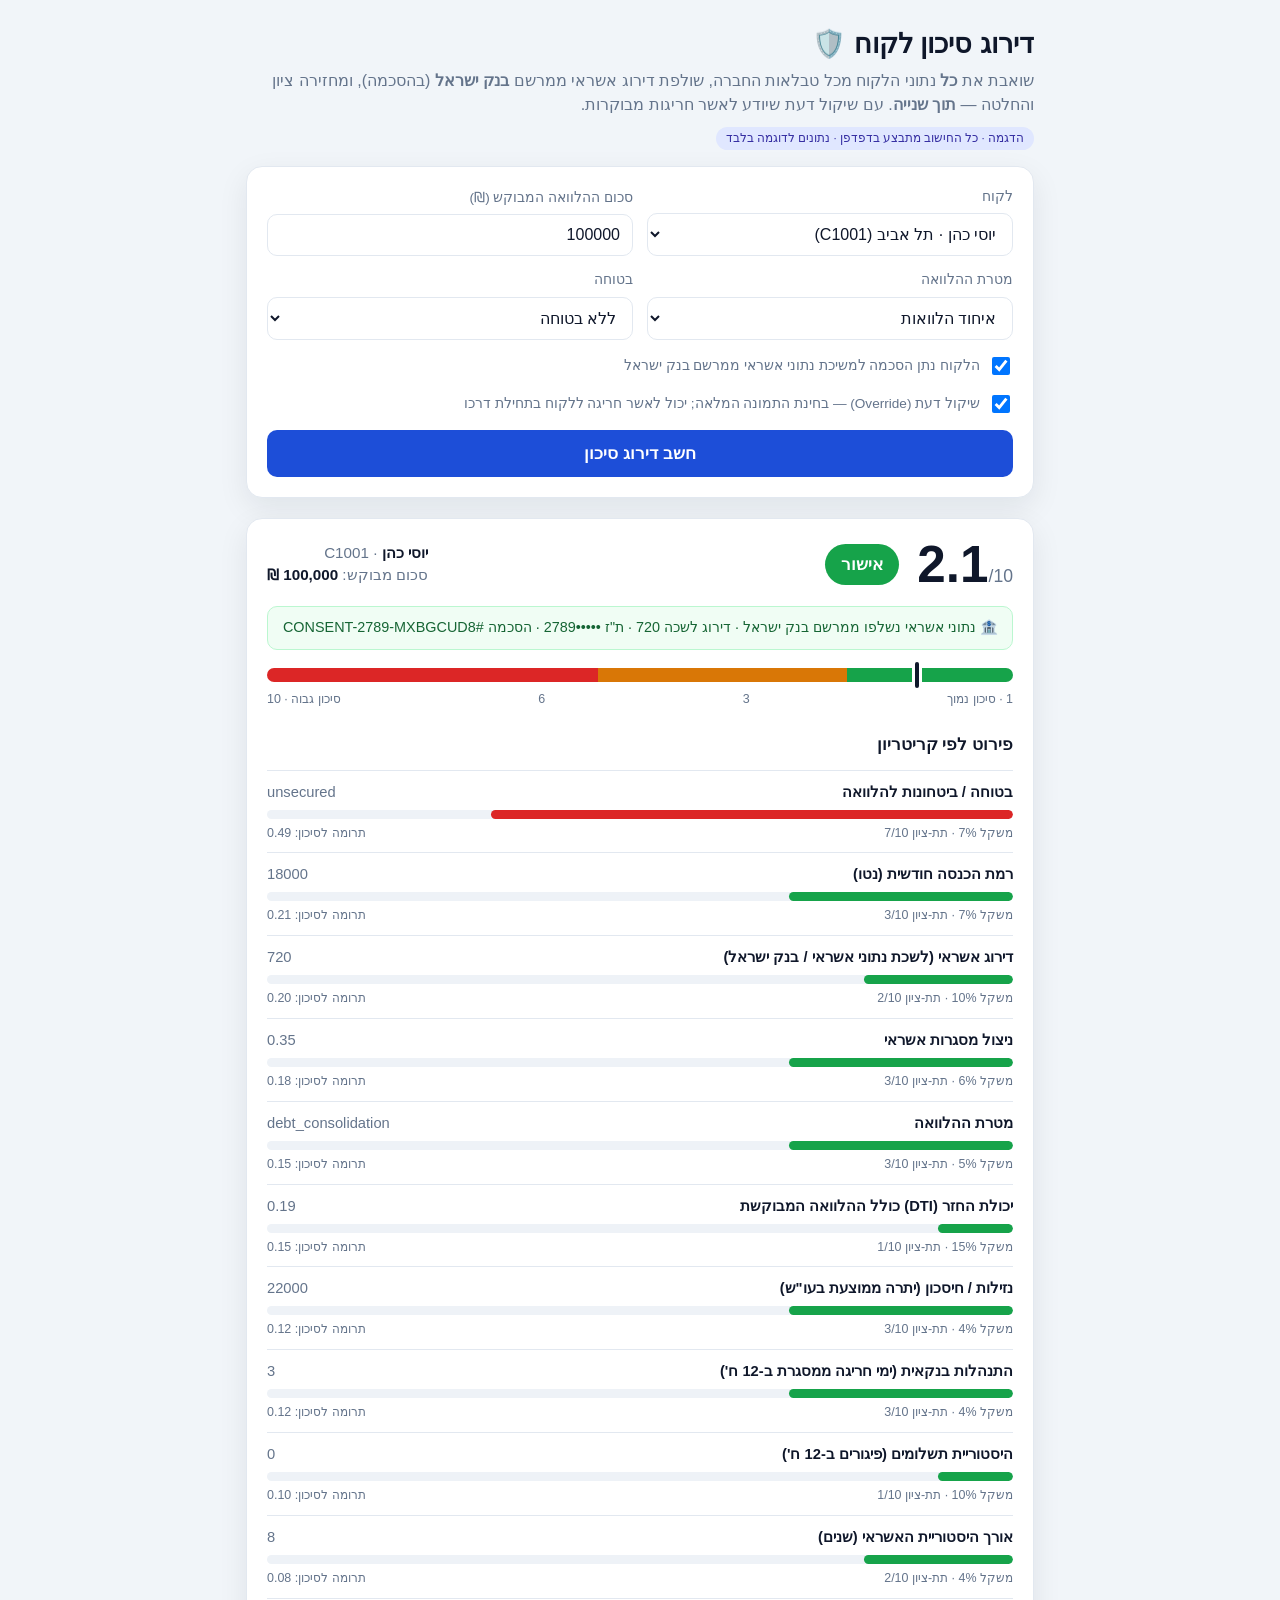
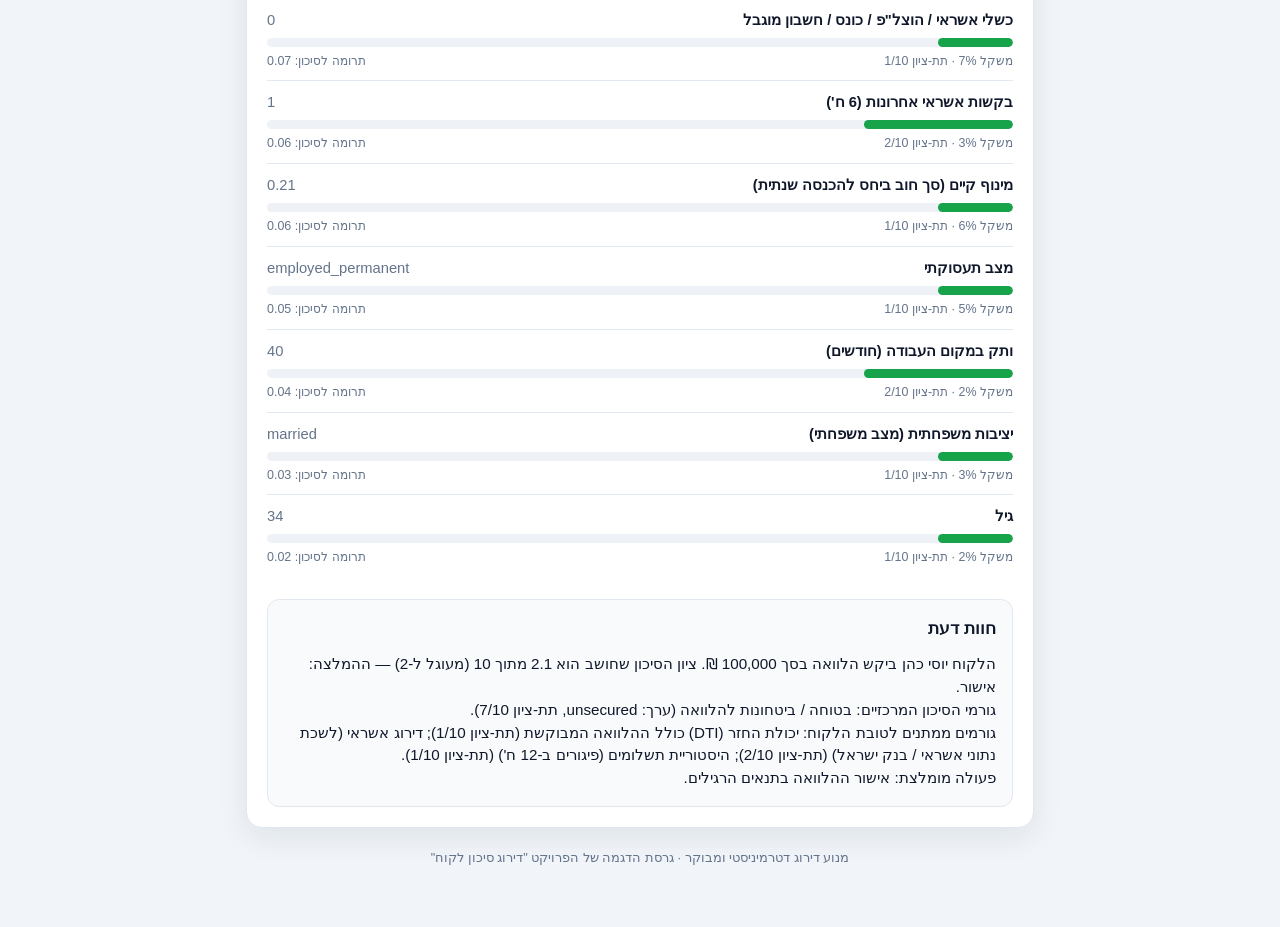
==== credit-demo/index.html @ 558c050c "Add clean-path hosted demo at credit-demo/ for GitHub Pages A standalone copy of the client-side dem" ====
<!-- עותק מתארח של customer-risk-rating/web/demo.html — מוגש דרך GitHub Pages בכתובת /rehit-babait/credit-demo/ -->
<!DOCTYPE html>
<html lang="he" dir="rtl">
<head>
<meta charset="UTF-8" />
<meta name="viewport" content="width=device-width, initial-scale=1.0" />
<title>דירוג סיכון לקוח — הדגמה</title>
<style>
  :root {
    --bg: #f1f5f9; --card: #ffffff; --ink: #0f172a; --muted: #64748b;
    --line: #e2e8f0; --brand: #1d4ed8; --brand-ink: #1e3a8a;
    --approve: #16a34a; --review: #d97706; --reject: #dc2626;
    --shadow: 0 10px 30px rgba(15,23,42,.08);
  }
  * { box-sizing: border-box; }
  body { margin: 0; background: var(--bg); color: var(--ink);
    font-family: "Segoe UI", Arial, "Noto Sans Hebrew", sans-serif; line-height: 1.5; }
  .wrap { max-width: 820px; margin: 0 auto; padding: 24px 16px 60px; }
  header h1 { margin: 0 0 4px; font-size: 1.7rem; }
  header p { margin: 0 0 8px; color: var(--muted); }
  .tag { display:inline-block; font-size:.72rem; background:#e0e7ff; color:#3730a3;
    padding:3px 10px; border-radius:999px; margin-bottom:16px; }
  .card { background: var(--card); border: 1px solid var(--line);
    border-radius: 16px; box-shadow: var(--shadow); padding: 20px; margin-bottom: 20px; }
  form { display: grid; grid-template-columns: 1fr 1fr; gap: 14px; align-items: end; }
  label { display: block; font-size: .85rem; color: var(--muted); margin-bottom: 6px; }
  select, input[type=number] { width: 100%; padding: 11px 12px; font-size: 1rem;
    border: 1px solid var(--line); border-radius: 10px; background: #fff; color: var(--ink); }
  .checkbox { grid-column: 1 / -1; display: flex; align-items: center; gap: 8px; color: var(--muted); font-size: .9rem; }
  .checkbox input { width: 18px; height: 18px; }
  button { grid-column: 1 / -1; padding: 13px; font-size: 1.05rem; font-weight: 600;
    color: #fff; background: var(--brand); border: 0; border-radius: 10px; cursor: pointer; }
  button:hover { background: var(--brand-ink); }
  .headline { display: flex; align-items: center; gap: 18px; flex-wrap: wrap; }
  .score-num { font-size: 3.2rem; font-weight: 800; line-height: 1; }
  .score-num small { font-size: 1.1rem; color: var(--muted); font-weight: 500; }
  .badge { padding: 8px 16px; border-radius: 999px; font-weight: 700; color: #fff; font-size: 1.05rem; }
  .meta { color: var(--muted); font-size: .95rem; margin-inline-start: auto; text-align: start; }
  .meta b { color: var(--ink); }
  .bureau { margin-top: 16px; padding: 10px 14px; border-radius: 10px; font-size: .9rem;
    border: 1px solid var(--line); }
  .bureau.ok { background: #f0fdf4; border-color: #bbf7d0; color: #166534; }
  .bureau.warn { background: #fffbeb; border-color: #fde68a; color: #92400e; }
  .override { margin-top: 16px; padding: 14px 16px; border-radius: 12px; font-size: .95rem; display: none; }
  .override.on { display: block; background: #fef2f2; border: 2px solid #dc2626; color: #991b1b; }
  .override.blocked { display: block; background: #f8fafc; border: 1px dashed #94a3b8; color: #475569; font-size: .9rem; }
  .override .ov-title { font-weight: 800; margin-bottom: 6px; }
  .override .ov-cond { margin-top: 8px; font-size: .88rem; }
  .override .ov-src { margin-top: 6px; font-size: .78rem; opacity: .8; }
  /* ציר RTL: סיכון נמוך (ירוק) בימין, סיכון גבוה (אדום) בשמאל — תואם את מיקום הסמן */
  .scale { position: relative; height: 14px; border-radius: 999px; margin: 18px 0 8px;
    background: linear-gradient(90deg, var(--reject) 0 44.4%, var(--review) 44.4% 77.8%, var(--approve) 77.8% 100%); }
  .marker { position: absolute; top: -6px; width: 4px; height: 26px; background: #0f172a;
    border-radius: 2px; box-shadow: 0 0 0 3px #fff; }
  .scale-legend { display: flex; justify-content: space-between; font-size: .78rem; color: var(--muted); }
  h3 { margin: 24px 0 12px; font-size: 1.05rem; }
  .crit { padding: 10px 0; border-top: 1px solid var(--line); }
  .crit-top { display: flex; justify-content: space-between; gap: 10px; font-size: .92rem; }
  .crit-name { font-weight: 600; }
  .crit-val { color: var(--muted); }
  .miss { color: var(--reject); }
  .bar { height: 9px; background: #eef2f7; border-radius: 999px; margin-top: 7px; overflow: hidden; }
  .bar > span { display: block; height: 100%; border-radius: 999px; }
  .crit-foot { font-size: .78rem; color: var(--muted); margin-top: 5px; display: flex; justify-content: space-between; }
  .explain { margin-top: 22px; background: #f8fafc; border: 1px solid var(--line);
    border-radius: 12px; padding: 16px; white-space: pre-wrap; font-size: .95rem; }
  .explain h3 { margin-top: 0; }
  footer { color: var(--muted); font-size: .8rem; text-align: center; margin-top: 8px; }
  @media (max-width: 560px) { form { grid-template-columns: 1fr; } .meta { margin-inline-start: 0; } }
</style>
</head>
<body>
<div class="wrap">
  <header>
    <h1>דירוג סיכון לקוח 🛡️</h1>
    <p>שואבת את <b>כל</b> נתוני הלקוח מכל טבלאות החברה, שולפת דירוג אשראי ממרשם <b>בנק ישראל</b> (בהסכמה),
       ומחזירה ציון והחלטה — <b>תוך שנייה</b>. עם שיקול דעת שיודע לאשר חריגות מבוקרות.</p>
    <span class="tag">הדגמה · כל החישוב מתבצע בדפדפן · נתונים לדוגמה בלבד</span>
  </header>

  <div class="card">
    <form id="form">
      <div>
        <label for="customer">לקוח</label>
        <select id="customer"></select>
      </div>
      <div>
        <label for="amount">סכום ההלוואה המבוקש (₪)</label>
        <input type="number" id="amount" value="100000" min="1000" step="1000" />
      </div>
      <div>
        <label for="purpose">מטרת ההלוואה</label>
        <select id="purpose">
          <option value="debt_consolidation">איחוד הלוואות</option>
          <option value="home_renovation">שיפוץ דירה</option>
          <option value="vehicle">רכב</option>
          <option value="education">השכלה</option>
          <option value="medical">רפואי</option>
          <option value="business">עסק / הון חוזר</option>
          <option value="life_event">אירוע (חתונה וכו')</option>
          <option value="consumption">צריכה / נסיעה</option>
          <option value="investment">השקעה ספקולטיבית</option>
          <option value="other">אחר</option>
        </select>
      </div>
      <div>
        <label for="collateral">בטוחה</label>
        <select id="collateral">
          <option value="unsecured">ללא בטוחה</option>
          <option value="guarantor">ערב בלבד</option>
          <option value="partial_secured">מובטח חלקית</option>
          <option value="full_secured">מובטח מלא (נכס/רכב)</option>
        </select>
      </div>
      <div class="checkbox">
        <input type="checkbox" id="consent" checked />
        <label for="consent" style="margin:0">הלקוח נתן הסכמה למשיכת נתוני אשראי ממרשם בנק ישראל</label>
      </div>
      <div class="checkbox">
        <input type="checkbox" id="adjudicate" checked />
        <label for="adjudicate" style="margin:0">שיקול דעת (Override) — בחינת התמונה המלאה; יכול לאשר חריגה ללקוח בתחילת דרכו</label>
      </div>
      <button type="submit">חשב דירוג סיכון</button>
    </form>
  </div>

  <div class="card" id="result">
    <div class="headline">
      <div class="score-num"><span id="score">–</span><small>/10</small></div>
      <span class="badge" id="badge">–</span>
      <div class="meta">
        <div><b id="rname">–</b> · <span id="rid"></span></div>
        <div>סכום מבוקש: <b id="ramount">–</b></div>
      </div>
    </div>
    <div class="bureau" id="bureau"></div>
    <div class="override" id="override"></div>
    <div class="scale"><div class="marker" id="marker"></div></div>
    <div class="scale-legend">
      <span>1 · סיכון נמוך</span><span>3</span><span>6</span><span>סיכון גבוה · 10</span>
    </div>
    <h3>פירוט לפי קריטריון</h3>
    <div id="breakdown"></div>
    <div class="explain"><h3>חוות דעת</h3><div id="explainText"></div></div>
  </div>

  <footer>מנוע דירוג דטרמיניסטי ומבוקר · גרסת הדגמה של הפרויקט "דירוג סיכון לקוח"</footer>
</div>

<script>
// ── מודל הניקוד (מראה את config/scoring_model.yaml) ─────────────────────────
const MODEL = {
  assumptions: { default_term_months: 60 },
  decision_bands: [
    { id: "approve", min: 1, max: 3, label: "אישור", action: "אישור ההלוואה בתנאים הרגילים." },
    { id: "review",  min: 4, max: 6, label: "בדיקה ידנית / אישור חלקי", action: "העברה לחתם אנושי; לשקול סכום מופחת, ערב או בטוחה." },
    { id: "reject",  min: 7, max: 10, label: "דחייה", action: "דחיית הבקשה — רמת סיכון גבוהה מדי." },
  ],
  // מסודר לפי 5 C's — ראו config/scoring_model.yaml. משקלים בהשראת FICO/VantageScore.
  criteria: [
    // Character (~40%)
    { id: "bureau_score", label: "דירוג אשראי (לשכת נתוני אשראי / בנק ישראל)", weight: 0.10, source: "external_bureau_score", type: "num",
      bands: [[500,10],[580,8],[640,6],[700,4],[760,2],[Infinity,1]], missing:7 },
    { id: "payment_history", label: "היסטוריית תשלומים (פיגורים ב-12 ח')", weight: 0.10, source: "missed_payments_12m", type: "num",
      bands: [[0,1],[1,3],[2,5],[3,7],[Infinity,9]], missing:6 },
    { id: "defaults", label: "כשלי אשראי / הוצל\"פ / כונס / חשבון מוגבל", weight: 0.07, source: "defaults", type: "num",
      bands: [[0,1],[1,6],[Infinity,10]], missing:5 },
    { id: "credit_utilization", label: "ניצול מסגרות אשראי", weight: 0.06, source: "credit_utilization", type: "num",
      bands: [[0.30,1],[0.50,3],[0.70,5],[0.90,8],[Infinity,10]], missing:5 },
    { id: "credit_history_length", label: "אורך היסטוריית האשראי (שנים)", weight: 0.04, source: "oldest_account_years", type: "num",
      bands: [[1,8],[3,6],[7,4],[15,2],[Infinity,1]], missing:5 },
    { id: "recent_inquiries", label: "בקשות אשראי אחרונות (6 ח')", weight: 0.03, source: "hard_inquiries_6m", type: "num",
      bands: [[0,1],[1,2],[2,4],[4,6],[6,8],[Infinity,10]], missing:4 },
    // Capacity (~35%)
    { id: "affordability", label: "יכולת החזר (DTI) כולל ההלוואה המבוקשת", weight: 0.15, source: "dti", type: "num",
      bands: [[0.20,1],[0.30,3],[0.40,5],[0.50,7],[0.70,9],[Infinity,10]], missing:8 },
    { id: "income_level", label: "רמת הכנסה חודשית (נטו)", weight: 0.07, source: "monthly_income", type: "num",
      bands: [[5000,10],[7000,8],[10000,6],[15000,4],[20000,3],[30000,2],[Infinity,1]], missing:8 },
    { id: "existing_leverage", label: "מינוף קיים (סך חוב ביחס להכנסה שנתית)", weight: 0.06, source: "existing_leverage", type: "num",
      bands: [[0.5,1],[1.0,3],[2.0,5],[3.0,7],[5.0,9],[Infinity,10]], missing:6 },
    { id: "employment_status", label: "מצב תעסוקתי", weight: 0.05, source: "employment_status", type: "cat",
      mapping: { employed_permanent:1, civil_servant:1, self_employed:4, employed_temp:5, pensioner:4, student:6, unemployed:10 }, unknown:7, missing:8 },
    { id: "employment_tenure", label: "ותק במקום העבודה (חודשים)", weight: 0.02, source: "tenure_months", type: "num",
      bands: [[6,9],[12,7],[24,5],[36,3],[60,2],[Infinity,1]], missing:6 },
    // Capital (~8%)
    { id: "liquidity_savings", label: "נזילות / חיסכון (יתרה ממוצעת בעו\"ש)", weight: 0.04, source: "avg_balance", type: "num",
      bands: [[0,10],[2000,8],[10000,5],[25000,3],[50000,2],[Infinity,1]], missing:6 },
    { id: "banking_conduct", label: "התנהלות בנקאית (ימי חריגה ממסגרת ב-12 ח')", weight: 0.04, source: "overdraft_days_12m", type: "num",
      bands: [[0,1],[15,3],[45,5],[90,8],[Infinity,10]], missing:5 },
    // Collateral (~7%)
    { id: "collateral", label: "בטוחה / ביטחונות להלוואה", weight: 0.07, source: "collateral", type: "cat",
      mapping: { full_secured:1, partial_secured:4, guarantor:5, unsecured:7 }, unknown:6, missing:6 },
    // Conditions & profile (~10%)
    { id: "loan_purpose", label: "מטרת ההלוואה", weight: 0.05, source: "loan_purpose", type: "cat",
      mapping: { debt_consolidation:3, home_renovation:3, vehicle:3, education:4, medical:4, business:5, life_event:5, consumption:6, investment:9, other:5 }, unknown:5, missing:4 },
    { id: "age", label: "גיל", weight: 0.02, source: "age", type: "num",
      bands: [[20,6],[24,4],[60,1],[70,4],[Infinity,7]], missing:5 },
    { id: "family_stability", label: "יציבות משפחתית (מצב משפחתי)", weight: 0.03, source: "marital_status", type: "cat",
      mapping: { married:1, widowed:3, single:4, divorced:5 }, unknown:4, missing:4 },
  ],
};

// ── נתוני החברה עצמה (דמוגרפיה, תעסוקה, בנק) — ללא נתוני אשראי ────────────────
const COMPANY = {
  C1001: { full_name:"יוסי כהן", national_id:"034512789", age:34, marital_status:"married", employment_status:"employed_permanent", monthly_income:18000, tenure_months:40, overdraft_days_12m:3, avg_balance:22000, city:"תל אביב" },
  C1002: { full_name:"שרה לוי", national_id:"045678123", age:28, marital_status:"single", employment_status:"employed_temp", monthly_income:9000, tenure_months:10, overdraft_days_12m:20, avg_balance:5000 },
  C1003: { full_name:"דוד מזרחי", national_id:"023456781", age:45, marital_status:"divorced", employment_status:"unemployed", monthly_income:4000, tenure_months:0, overdraft_days_12m:100, avg_balance:-3000 },
  C1004: { full_name:"מרים אברהם", national_id:"056789234", age:52, marital_status:"married", employment_status:"civil_servant", monthly_income:16000, tenure_months:120, overdraft_days_12m:0, avg_balance:40000 },
  C1005: { full_name:"אבי פרץ", national_id:"067890345", age:39, marital_status:"married", employment_status:"self_employed", monthly_income:22000, tenure_months:84, overdraft_days_12m:25, avg_balance:15000 },
  C1006: { full_name:"נועה שפירא", national_id:"078901456", age:22, marital_status:"single", employment_status:"student", monthly_income:6000, tenure_months:8 },  // ללא נתוני בנק
  C1007: { full_name:"יעקב פרידמן", national_id:"012345678", age:68, marital_status:"widowed", employment_status:"pensioner", monthly_income:11000, overdraft_days_12m:0, avg_balance:30000 },  // ללא ותק
  C1008: { full_name:"רון גולן", national_id:"089012567", age:41, marital_status:"divorced", employment_status:"employed_permanent", monthly_income:12000, tenure_months:30, overdraft_days_12m:60, avg_balance:2000 },
  // שני לקוחות בשם "יוסי כהן" — נבדלים בת"ז ובעיר (בדיוק מה שקורה בפועל)
  C1009: { full_name:"יוסי כהן", national_id:"311478502", age:51, marital_status:"married", employment_status:"self_employed", monthly_income:15000, tenure_months:200, overdraft_days_12m:10, avg_balance:8000, city:"חיפה" },
};

// ── "מרשם נתוני האשראי של בנק ישראל" — ממופתח לפי ת"ז ─────────────────────────
const BUREAU = {
  "034512789": { external_bureau_score:720, monthly_debt_payments:1800, missed_payments_12m:0, defaults:0, credit_utilization:0.35, oldest_account_years:8,  total_debt:45000,  hard_inquiries_6m:1 },
  "045678123": { external_bureau_score:640, monthly_debt_payments:2500, missed_payments_12m:1, defaults:0, credit_utilization:0.60, oldest_account_years:4,  total_debt:60000,  hard_inquiries_6m:2 },
  "023456781": { external_bureau_score:520, monthly_debt_payments:4500, missed_payments_12m:3, defaults:1, credit_utilization:0.95, oldest_account_years:12, total_debt:120000, hard_inquiries_6m:5 },
  "056789234": { external_bureau_score:780, monthly_debt_payments:1200, missed_payments_12m:0, defaults:0, credit_utilization:0.20, oldest_account_years:20, total_debt:30000,  hard_inquiries_6m:0 },
  "067890345": { external_bureau_score:690, monthly_debt_payments:3800, missed_payments_12m:1, defaults:0, credit_utilization:0.55, oldest_account_years:10, total_debt:90000,  hard_inquiries_6m:2 },
  "078901456": { external_bureau_score:650, monthly_debt_payments:400,  missed_payments_12m:0, defaults:0, credit_utilization:0.45, oldest_account_years:2,  total_debt:8000,   hard_inquiries_6m:1 },
  "012345678": { external_bureau_score:760, monthly_debt_payments:0,    missed_payments_12m:0, defaults:0, credit_utilization:0.10, oldest_account_years:30, total_debt:0,      hard_inquiries_6m:0 },
  "089012567": { external_bureau_score:560, monthly_debt_payments:3200, missed_payments_12m:4, defaults:2, credit_utilization:0.85, oldest_account_years:9,  total_debt:75000,  hard_inquiries_6m:4 },
  "311478502": { external_bureau_score:700, monthly_debt_payments:5200, missed_payments_12m:0, defaults:0, credit_utilization:0.50, oldest_account_years:25, total_debt:180000, hard_inquiries_6m:1 },
};

// ── מנוע הניקוד (מראה את engine.py) ──────────────────────────────────────────
const clamp = (r) => Math.max(1, Math.min(10, r));
const isMissing = (v) => v === undefined || v === null || v === "";
const roundHalfUp = (x) => Math.floor(x + 0.5);
const canonId = (nid) => String(nid).padStart(9, "0");

function dti(rec, ctx) {
  const inc = rec.monthly_income;
  if (!inc || inc <= 0) return null;
  const mdp = rec.monthly_debt_payments || 0;
  return (mdp + ctx.amount / (ctx.term || 60)) / inc;
}

function existing_leverage(rec, ctx) {
  const inc = rec.monthly_income;
  if (!inc || inc <= 0) return null;
  if (rec.total_debt === undefined || rec.total_debt === null) return null;
  return rec.total_debt / (inc * 12);
}

// ערכים מחושבים (mirror features.py)
const DERIVED = { dti, existing_leverage };

function riskForCriterion(crit, rec, ctx) {
  let raw = DERIVED[crit.source] ? DERIVED[crit.source](rec, ctx) : rec[crit.source];
  if (isMissing(raw)) return { raw: null, risk: clamp(crit.missing), missing: true };
  if (crit.type === "cat") {
    const k = String(raw).toLowerCase();
    return { raw, risk: clamp((k in crit.mapping) ? crit.mapping[k] : crit.unknown), missing: false };
  }
  const val = Number(raw);
  for (const [mx, rk] of crit.bands) if (val <= mx) return { raw, risk: clamp(rk), missing: false };
  return { raw, risk: clamp(crit.bands[crit.bands.length - 1][1]), missing: false };
}

// שולף את דירוג האשראי ממרשם בנק ישראל (בכפוף להסכמה) וממזג לרשומה
function pullCreditReport(company, consent) {
  if (!consent) return { report: { status: "no_consent", message: "הלקוח לא נתן הסכמה — לא נשלחה בקשה לבנק ישראל." }, record: { ...company } };
  const nid = canonId(company.national_id);
  const row = BUREAU[nid];
  if (!row) return { report: { status: "not_found", message: "הלקוח אינו רשום במרשם נתוני האשראי." }, record: { ...company } };
  const consentId = "CONSENT-" + nid.slice(-4) + "-" + Date.now().toString(36).toUpperCase();
  return {
    report: { status: "ok", bureau_score: row.external_bureau_score, national_id_masked: "•••••" + nid.slice(-4),
              retrieved_at: new Date().toISOString().slice(0, 19) + "Z", consent_id: consentId },
    record: { ...company, ...row },
  };
}

function score(company, amount, consent, purpose, collateral, doAdjudicate) {
  const { report, record } = pullCreditReport(company, consent);
  record.loan_purpose = purpose;      // Conditions (request-level)
  record.collateral = collateral;     // Collateral (request-level)
  const ctx = { amount, term: MODEL.assumptions.default_term_months };
  let total = 0;
  const breakdown = [];
  for (const crit of MODEL.criteria) {
    const { raw, risk, missing } = riskForCriterion(crit, record, ctx);
    const contribution = crit.weight * risk;
    total += contribution;
    breakdown.push({ id: crit.id, label: crit.label, weight: crit.weight, raw, risk, contribution, missing });
  }
  total = clamp(total);
  const rounded = clamp(roundHalfUp(total));
  const band = MODEL.decision_bands.find((b) => rounded >= b.min && rounded <= b.max);
  const res = { score: total, rounded, band, breakdown, report };
  res.adjudication = doAdjudicate ? adjudicate(res, record) : null;
  return res;
}

// ── שיקול דעת / חריגה (mirror adjudicate.py; היוריסטיקה בלבד בדפדפן) ──────────
const ORDER = ["reject", "review", "approve"];
const GENUINE = new Set(["payment_history", "defaults", "credit_utilization",
  "affordability", "banking_conduct", "existing_leverage", "bureau_score"]);
const bandLabel = (id) => (MODEL.decision_bands.find((b) => b.id === id) || {}).label || id;

function hardBlocks(res, record) {
  const risk = {}; for (const c of res.breakdown) risk[c.id] = c.risk;
  const b = [];
  if ((record.defaults || 0) >= 1) b.push('כשל אשראי / הליך הוצל"פ פעיל');
  if (String(record.employment_status || "").toLowerCase() === "unemployed") b.push("הלקוח מובטל");
  if ((risk.affordability || 0) >= 9) b.push("יחס החזר להכנסה (DTI) בלתי-אפשרי");
  if ((risk.bureau_score || 0) >= 8) b.push("דירוג לשכה נמוך מאוד");
  if ((risk.payment_history || 0) >= 7) b.push("היסטוריית פיגורים חמורה");
  if ((risk.banking_conduct || 0) >= 8) b.push("חריגות בנקאיות חמורות");
  if (res.rounded >= 8) b.push("ציון סיכון גבוה מדי מכדי להצדיק חריגה");
  return b;
}

function adjudicate(res, record) {
  const model = res.band.id;
  const blocks = hardBlocks(res, record);
  if (blocks.length) return { reviewed: true, is_override: false, model_decision: model,
    final_decision: model, final_label: bandLabel(model), early_career: false, confidence: "high",
    rationale: "נבחנה אפשרות לחריגה — נחסמה על ידי מעקות הבטיחות: " + blocks.join("; ") + ".",
    conditions: "", blocked: blocks, source: "guardrail" };

  const risk = {}; for (const c of res.breakdown) risk[c.id] = c.risk;
  const genuine = res.breakdown.filter((c) => GENUINE.has(c.id) && !c.missing).map((c) => c.risk);
  const gmax = genuine.length ? Math.max(...genuine) : 10;
  const thin = [];
  if (record.age != null && record.age <= 30) thin.push("גיל צעיר");
  if (record.oldest_account_years != null && record.oldest_account_years <= 3) thin.push("היסטוריית אשראי קצרה");
  if (record.tenure_months != null && record.tenure_months <= 24) thin.push("ותק תעסוקתי קצר");
  const emp = String(record.employment_status || "").toLowerCase();
  if (emp === "student" || emp === "employed_temp") thin.push("תעסוקה בתחילת דרך");
  const clean = gmax <= 5 && (risk.payment_history ?? 10) <= 3 && (record.defaults || 0) === 0;

  let v;
  if (thin.length && clean && model === "review") {
    v = { override: true, recommended: "approve", early: true, confidence: "medium",
      rationale: 'הלקוח אינו עומד במלוא הקריטריונים, אך הפרופיל האשראי הבסיסי נקי (ללא פיגורים/כשלים, יכולת החזר סבירה) והפער נובע מגורמי "תחילת דרך": ' + thin.join(", ") + ". לאחר בחינת התמונה המלאה — אושר בשיקול דעת.",
      conditions: "מומלץ: מעקב תשלומים ב-6 החודשים הראשונים; אפשר לשקול סכום/מסגרת מדורגים." };
  } else if (thin.length && gmax <= 3 && res.rounded === 7) {
    v = { override: true, recommended: "review", early: true, confidence: "low",
      rationale: "מקרה גבולי: הליבה האשראית איתנה אך הציון גבוה מעט בשל " + thin.join(", ") + ". הומלץ להעביר לבדיקה ידנית במקום דחייה אוטומטית.",
      conditions: "בדיקת חתם אנושי; לשקול ערב או סכום מופחת." };
  } else {
    v = { override: false, recommended: model, early: thin.length > 0, confidence: "medium",
      rationale: "התמונה המלאה נבחנה — לא נמצאה הצדקה מספקת לחריגה מהקריטריונים.", conditions: "" };
  }
  let final = model;
  if (v.override) { const mi = ORDER.indexOf(model); let ri = ORDER.indexOf(v.recommended); ri = Math.max(mi, Math.min(ri, mi + 1)); final = ORDER[ri]; }
  const is_override = final !== model;
  return { reviewed: true, is_override, model_decision: model, final_decision: final,
    final_label: bandLabel(final), early_career: v.early, confidence: v.confidence,
    rationale: v.rationale, conditions: is_override ? v.conditions : "", blocked: [], source: "heuristic" };
}

// ── הסבר מילולי (מראה את explain.py) ────────────────────────────────────────
const fmtRaw = (v) => (typeof v === "number" ? (Number.isInteger(v) ? String(v) : v.toFixed(2)) : String(v));
const fmtAmount = (n) => Number(n).toLocaleString("he-IL") + " ₪";

function explain(company, res, amount) {
  const lines = [];
  lines.push(`הלקוח ${company.full_name} ביקש הלוואה בסך ${fmtAmount(amount)}. ` +
    `ציון הסיכון שחושב הוא ${res.score.toFixed(1)} מתוך 10 (מעוגל ל-${res.rounded}) — ההמלצה: ${res.band.label}.`);
  const drivers = [...res.breakdown].filter((c) => c.risk >= 5).sort((a, b) => b.contribution - a.contribution).slice(0, 3);
  if (drivers.length) lines.push("גורמי הסיכון המרכזיים: " + drivers.map((c) =>
    `${c.label} (ערך: ${c.missing ? "חסר נתון" : fmtRaw(c.raw)}, תת-ציון ${c.risk}/10)`).join("; ") + ".");
  const mitig = [...res.breakdown].filter((c) => c.risk <= 3 && !c.missing).sort((a, b) => b.weight - a.weight).slice(0, 3);
  if (mitig.length) lines.push("גורמים ממתנים לטובת הלקוח: " + mitig.map((c) => `${c.label} (תת-ציון ${c.risk}/10)`).join("; ") + ".");
  const missing = res.breakdown.filter((c) => c.missing).map((c) => c.label);
  if (missing.length) lines.push("שים לב — חסרים נתונים בקריטריונים הבאים, ולכן שוקללה הערכת סיכון ברירת-מחדל: " + missing.join(", ") + ".");
  lines.push("פעולה מומלצת: " + res.band.action);
  return lines.join("\n");
}

// ── תצוגה ────────────────────────────────────────────────────────────────────
const COLORS = { approve: "var(--approve)", review: "var(--review)", reject: "var(--reject)" };
const riskColor = (r) => (r <= 3 ? "var(--approve)" : r <= 6 ? "var(--review)" : "var(--reject)");

function render(company, id, amount, consent, purpose, collateral, doAdjudicate) {
  const res = score(company, amount, consent, purpose, collateral, doAdjudicate);
  document.getElementById("score").textContent = res.score.toFixed(1);
  document.getElementById("rname").textContent = company.full_name;
  document.getElementById("rid").textContent = id;
  document.getElementById("ramount").textContent = fmtAmount(amount);
  const badge = document.getElementById("badge");
  badge.textContent = res.band.label;
  badge.style.background = COLORS[res.band.id];
  document.getElementById("marker").style.right = ((res.score - 1) / 9 * 100) + "%";

  const bureau = document.getElementById("bureau");
  if (res.report.status === "ok") {
    bureau.className = "bureau ok";
    bureau.textContent = `🏦 נתוני אשראי נשלפו ממרשם בנק ישראל · דירוג לשכה ${res.report.bureau_score} · ת"ז ${res.report.national_id_masked} · הסכמה #${res.report.consent_id}`;
  } else {
    bureau.className = "bureau warn";
    bureau.textContent = "🏦 " + res.report.message;
  }

  // discretionary override — shown in RED
  const adj = res.adjudication;
  const ov = document.getElementById("override");
  ov.innerHTML = "";
  if (adj && adj.is_override) {
    ov.className = "override on";
    const t = document.createElement("div"); t.className = "ov-title";
    t.textContent = `⚠ החלטת חריגה בשיקול דעת → ${adj.final_label}`;
    const l = document.createElement("div");
    l.textContent = `הלקוח אינו עומד במלוא הקריטריונים (ציון מודל ${res.score.toFixed(1)} → ${res.band.label}), אך התקבלה החלטה לאחר בחינת התמונה המלאה.`;
    const w = document.createElement("div"); w.textContent = "נימוק: " + adj.rationale;
    ov.append(t, l, w);
    if (adj.conditions) { const c = document.createElement("div"); c.className = "ov-cond"; c.textContent = "תנאים: " + adj.conditions; ov.append(c); }
    const s = document.createElement("div"); s.className = "ov-src"; s.textContent = `מקור: ${adj.source} · רמת ביטחון: ${adj.confidence}`; ov.append(s);
  } else if (adj && adj.blocked && adj.blocked.length) {
    ov.className = "override blocked";
    ov.textContent = "שיקול דעת: נבחנה חריגה ונחסמה ע\"י מעקות הבטיחות — " + adj.rationale;
  } else { ov.className = "override"; }

  const bd = document.getElementById("breakdown");
  bd.innerHTML = "";
  for (const c of [...res.breakdown].sort((a, b) => b.contribution - a.contribution)) {
    const val = c.missing ? "— חסר נתון" : fmtRaw(c.raw);
    const div = document.createElement("div");
    div.className = "crit";
    div.innerHTML = `
      <div class="crit-top"><span class="crit-name">${c.label}</span>
        <span class="crit-val ${c.missing ? "miss" : ""}">${val}</span></div>
      <div class="bar"><span style="width:${c.risk * 10}%;background:${riskColor(c.risk)}"></span></div>
      <div class="crit-foot"><span>משקל ${(c.weight * 100).toFixed(0)}% · תת-ציון ${c.risk}/10</span>
        <span>תרומה לסיכון: ${c.contribution.toFixed(2)}</span></div>`;
    bd.appendChild(div);
  }
  document.getElementById("explainText").textContent = explain(company, res, amount);
}

// ── אתחול ────────────────────────────────────────────────────────────────────
const sel = document.getElementById("customer");
for (const [id, rec] of Object.entries(COMPANY)) {
  const o = document.createElement("option");
  o.value = id;
  o.textContent = rec.city ? `${rec.full_name} · ${rec.city} (${id})` : `${rec.full_name} (${id})`;
  sel.appendChild(o);
}
function run() {
  const id = sel.value;
  const amount = Number(document.getElementById("amount").value) || 0;
  render(COMPANY[id], id, amount,
    document.getElementById("consent").checked,
    document.getElementById("purpose").value,
    document.getElementById("collateral").value,
    document.getElementById("adjudicate").checked);
}
document.getElementById("form").addEventListener("submit", (e) => { e.preventDefault(); run(); });
run(); // הצגת תוצאה ראשונית (יוסי · 100,000)
</script>
</body>
</html>
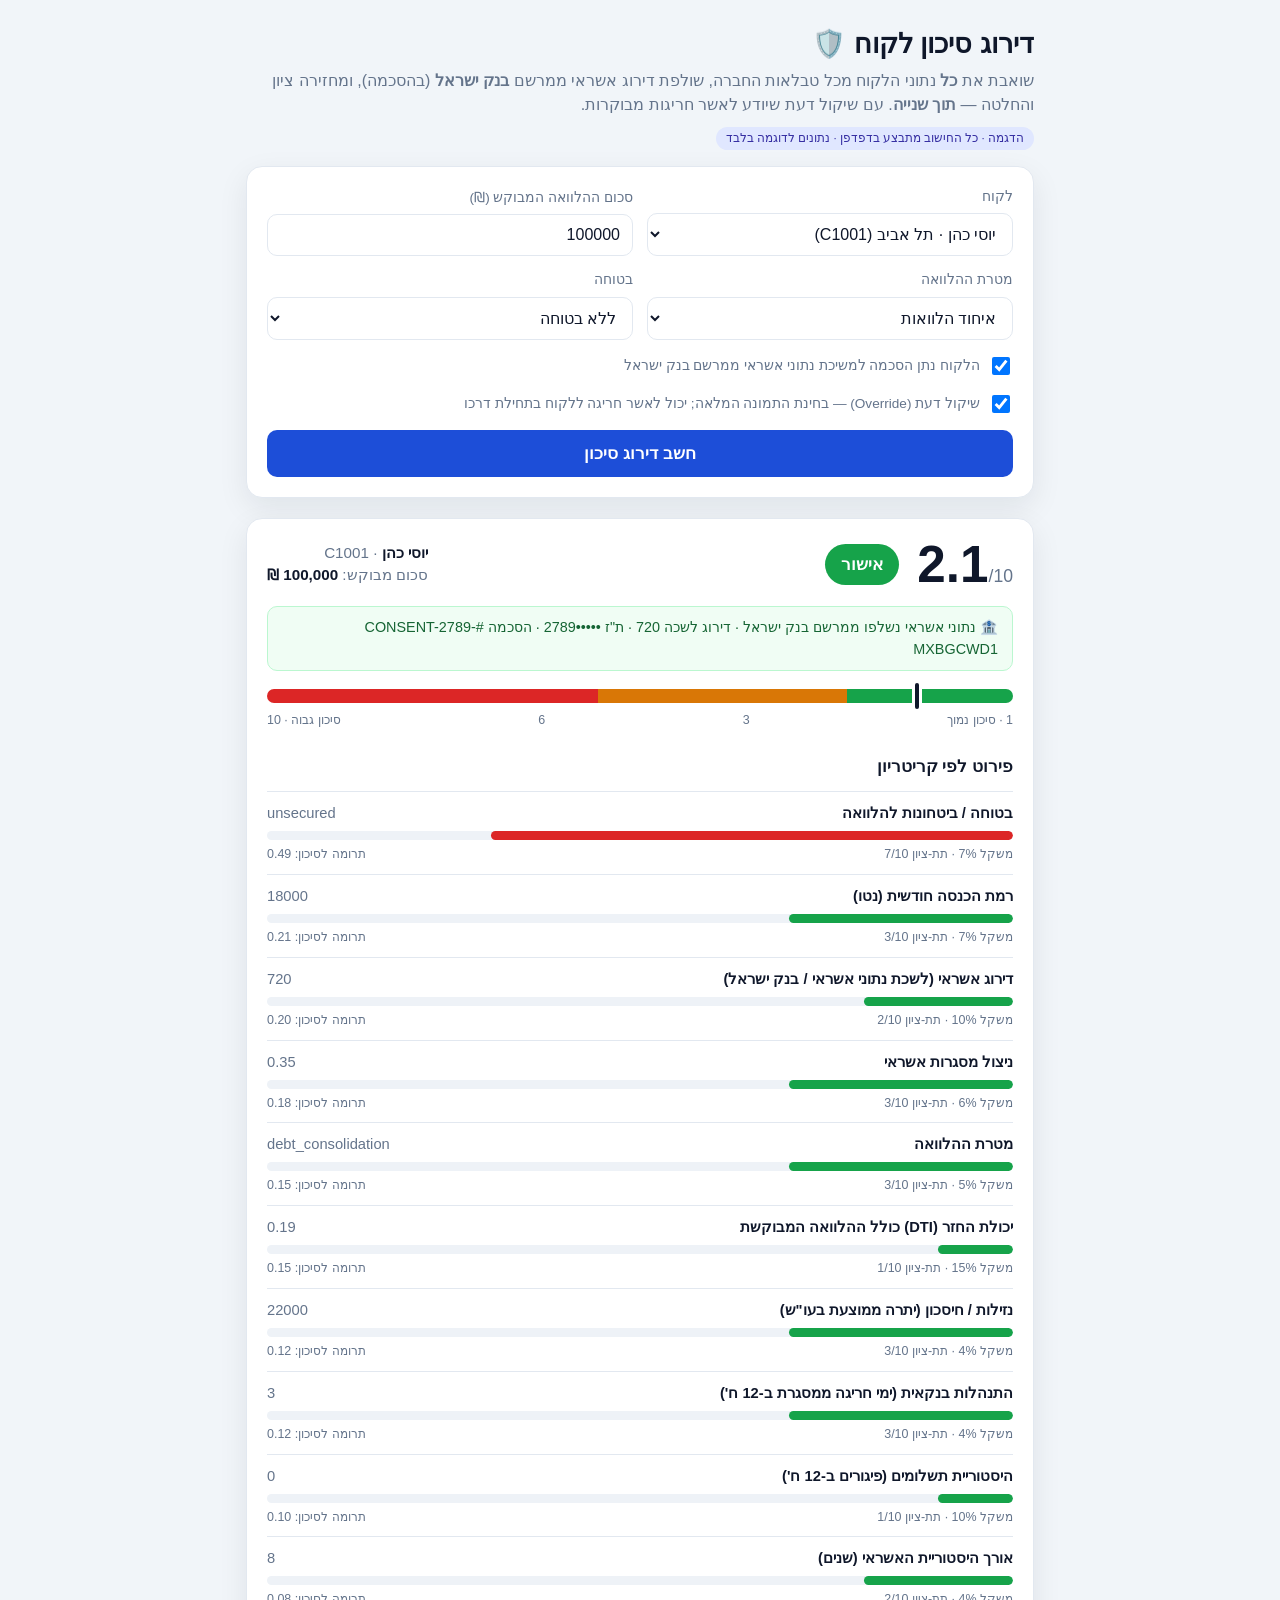
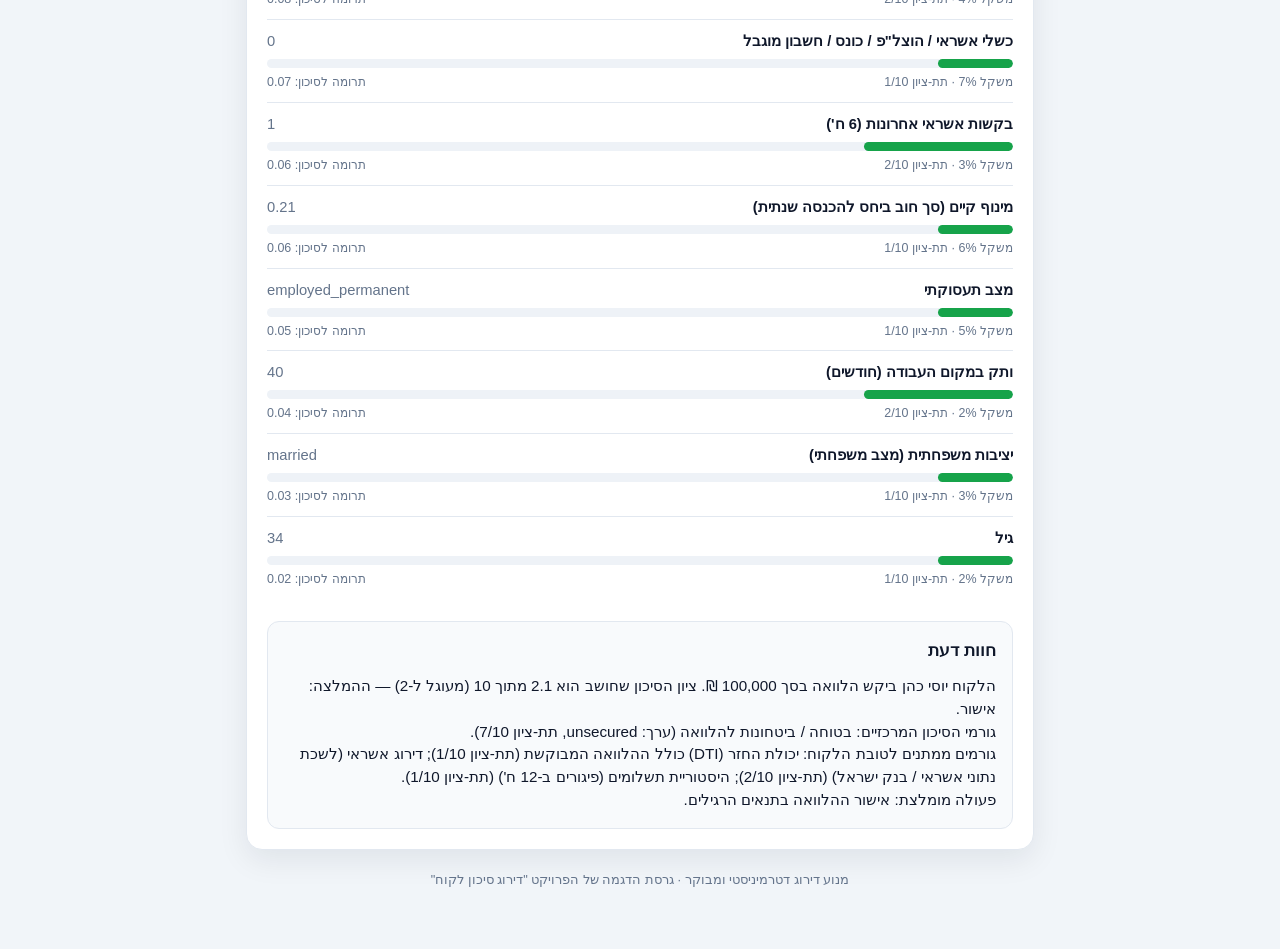
==== commit 56f8f154: "Update hosted demo copy (add Yosef) Co-Authored-By: Claude Opus 4.8 <noreply@anthropic.com> Claude-S" ====
--- a/credit-demo/index.html
+++ b/credit-demo/index.html
@@ -212,6 +212,8 @@
   C1008: { full_name:"רון גולן", national_id:"089012567", age:41, marital_status:"divorced", employment_status:"employed_permanent", monthly_income:12000, tenure_months:30, overdraft_days_12m:60, avg_balance:2000 },
   // שני לקוחות בשם "יוסי כהן" — נבדלים בת"ז ובעיר (בדיוק מה שקורה בפועל)
   C1009: { full_name:"יוסי כהן", national_id:"311478502", age:51, marital_status:"married", employment_status:"self_employed", monthly_income:15000, tenure_months:200, overdraft_days_12m:10, avg_balance:8000, city:"חיפה" },
+  // יוסף — נתונים מפוזרים בין המאגרים; נתוני האשראי (כשל/כונס, ניצול, דירוג) מגיעים מבנק ישראל
+  C1010: { full_name:"יוסף שמעוני", national_id:"358024917", age:40, marital_status:"married", employment_status:"employed_permanent", monthly_income:12000, tenure_months:48, overdraft_days_12m:20, avg_balance:3000, city:"רמת גן" },
 };
 
 // ── "מרשם נתוני האשראי של בנק ישראל" — ממופתח לפי ת"ז ─────────────────────────
@@ -225,6 +227,7 @@
   "012345678": { external_bureau_score:760, monthly_debt_payments:0,    missed_payments_12m:0, defaults:0, credit_utilization:0.10, oldest_account_years:30, total_debt:0,      hard_inquiries_6m:0 },
   "089012567": { external_bureau_score:560, monthly_debt_payments:3200, missed_payments_12m:4, defaults:2, credit_utilization:0.85, oldest_account_years:9,  total_debt:75000,  hard_inquiries_6m:4 },
   "311478502": { external_bureau_score:700, monthly_debt_payments:5200, missed_payments_12m:0, defaults:0, credit_utilization:0.50, oldest_account_years:25, total_debt:180000, hard_inquiries_6m:1 },
+  "358024917": { external_bureau_score:480, monthly_debt_payments:3000, missed_payments_12m:2, defaults:1, credit_utilization:0.80, oldest_account_years:9,  total_debt:90000,  hard_inquiries_6m:3 },
 };
 
 // ── מנוע הניקוד (מראה את engine.py) ──────────────────────────────────────────
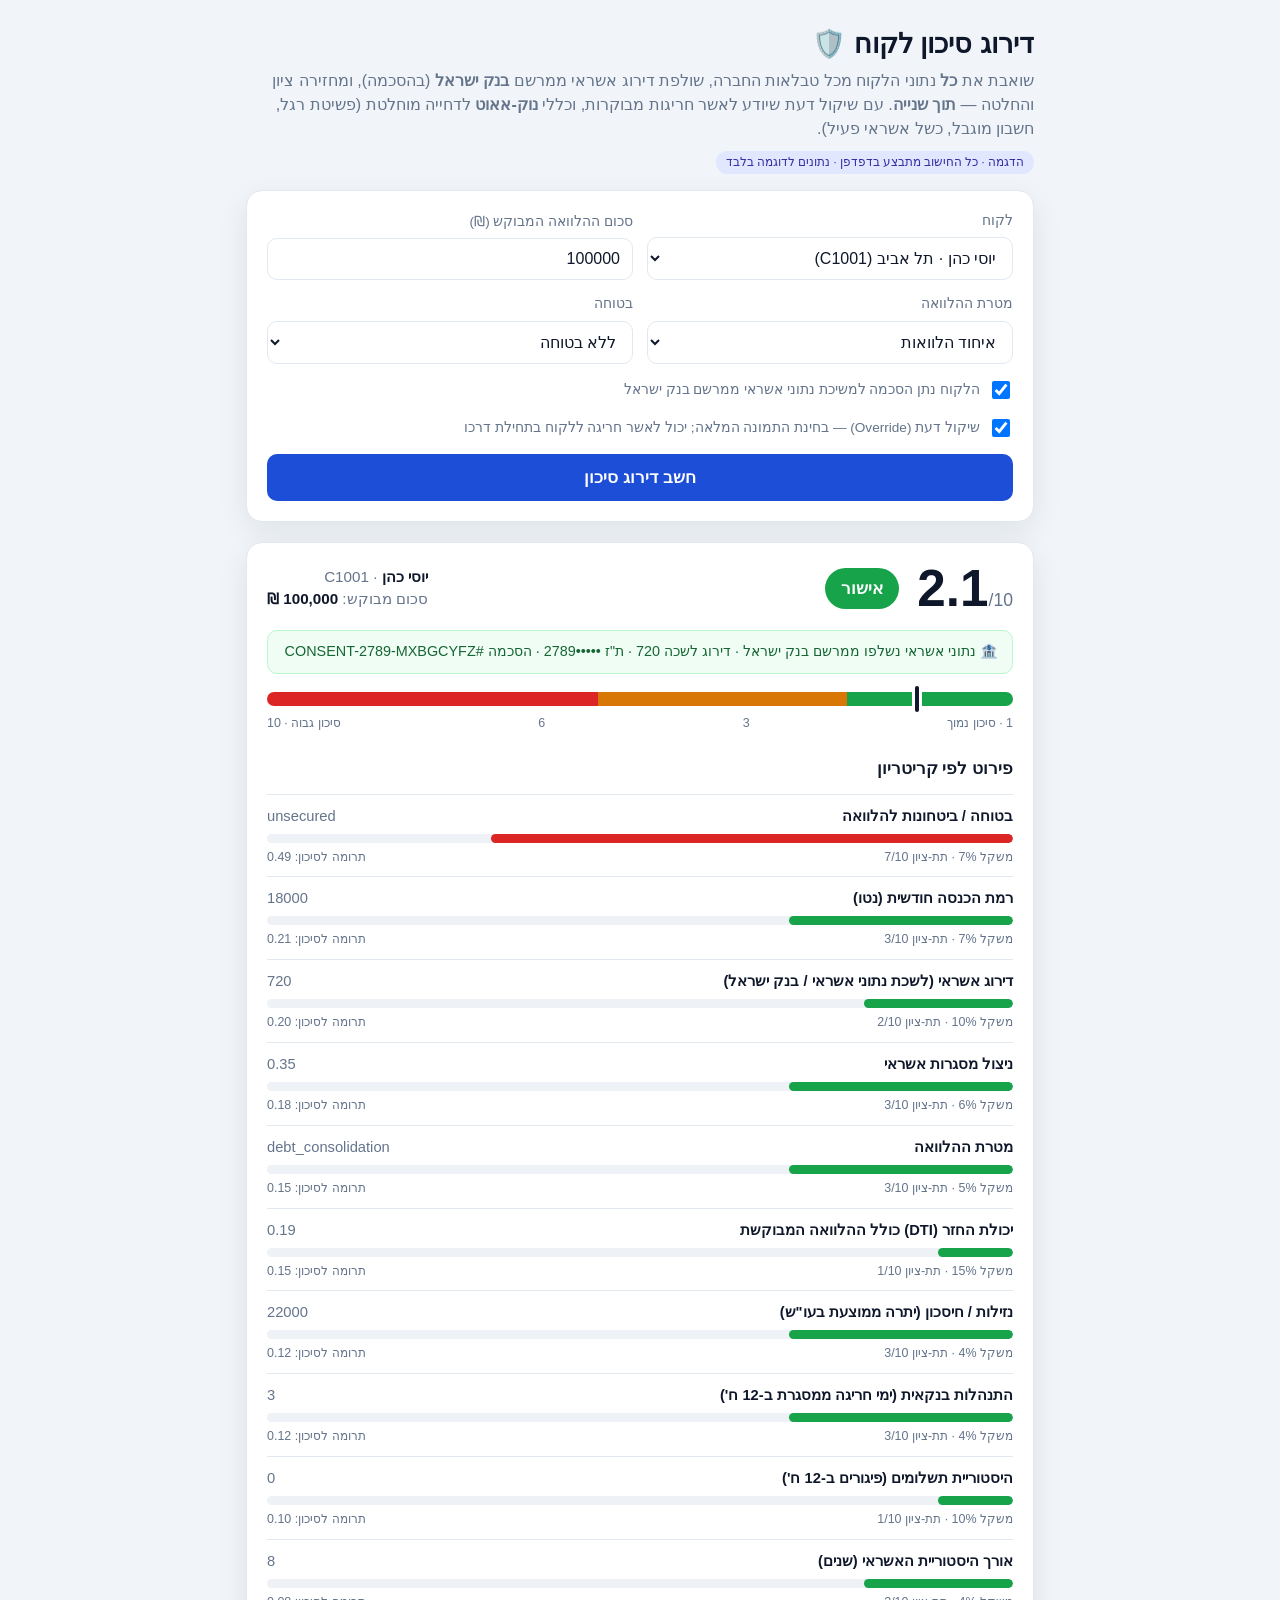
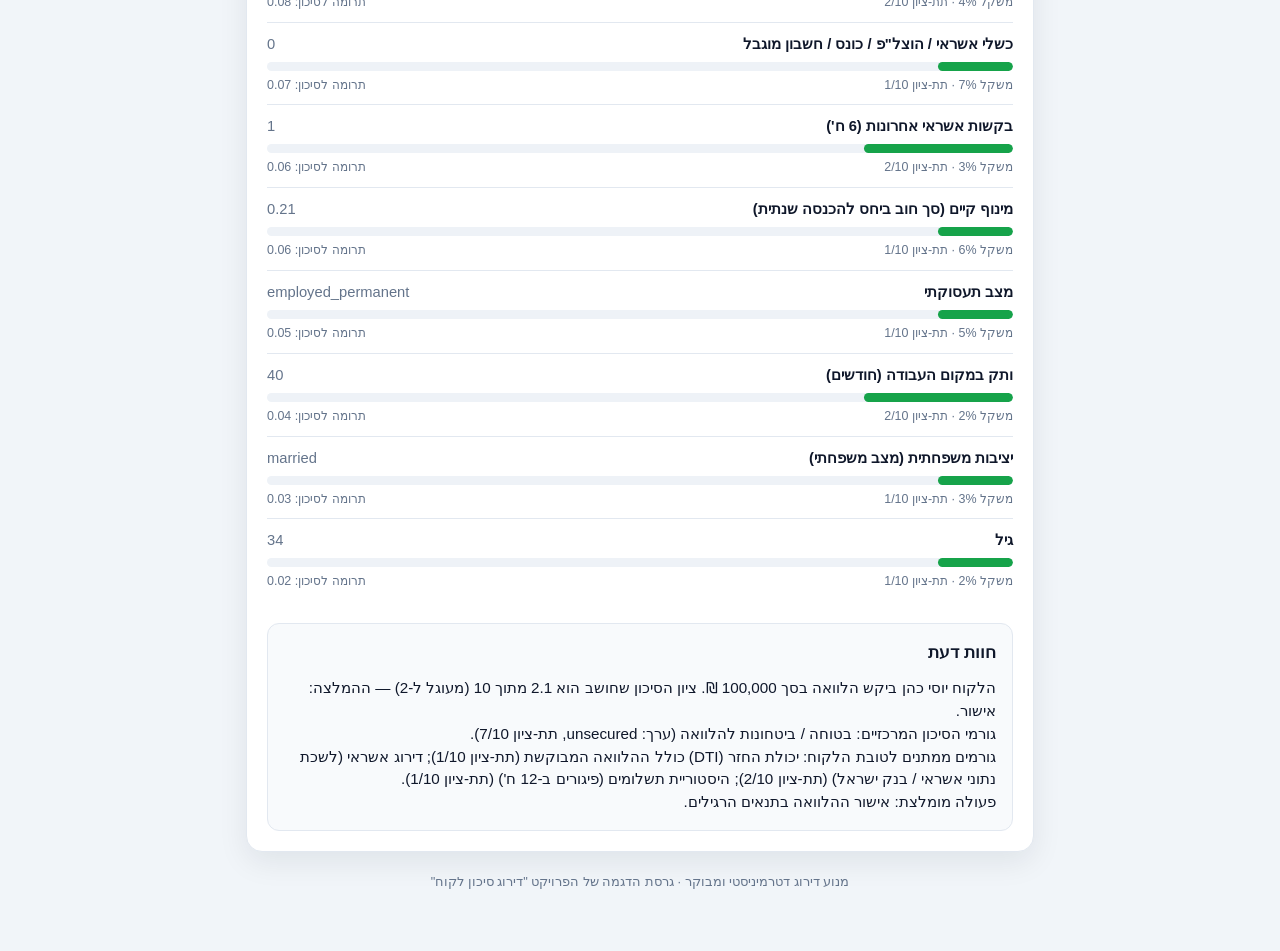
==== commit 68d5e272: "Update public demo: knockout rules force auto-reject (Yosef) Sync credit-demo/index.html (GitHub Pag" ====
--- a/credit-demo/index.html
+++ b/credit-demo/index.html
@@ -41,6 +41,11 @@
     border: 1px solid var(--line); }
   .bureau.ok { background: #f0fdf4; border-color: #bbf7d0; color: #166534; }
   .bureau.warn { background: #fffbeb; border-color: #fde68a; color: #92400e; }
+  .knockout { margin-top: 16px; padding: 14px 16px; border-radius: 12px; font-size: .95rem; display: none;
+    background: #fef2f2; border: 2px solid #dc2626; color: #991b1b; }
+  .knockout.on { display: block; }
+  .knockout .ko-title { font-weight: 800; margin-bottom: 6px; font-size: 1.02rem; }
+  .knockout ul { margin: 6px 0 0; padding-inline-start: 20px; }
   .override { margin-top: 16px; padding: 14px 16px; border-radius: 12px; font-size: .95rem; display: none; }
   .override.on { display: block; background: #fef2f2; border: 2px solid #dc2626; color: #991b1b; }
   .override.blocked { display: block; background: #f8fafc; border: 1px dashed #94a3b8; color: #475569; font-size: .9rem; }
@@ -74,7 +79,8 @@
   <header>
     <h1>דירוג סיכון לקוח 🛡️</h1>
     <p>שואבת את <b>כל</b> נתוני הלקוח מכל טבלאות החברה, שולפת דירוג אשראי ממרשם <b>בנק ישראל</b> (בהסכמה),
-       ומחזירה ציון והחלטה — <b>תוך שנייה</b>. עם שיקול דעת שיודע לאשר חריגות מבוקרות.</p>
+       ומחזירה ציון והחלטה — <b>תוך שנייה</b>. עם שיקול דעת שיודע לאשר חריגות מבוקרות,
+       וכללי <b>נוק-אאוט</b> לדחייה מוחלטת (פשיטת רגל, חשבון מוגבל, כשל אשראי פעיל).</p>
     <span class="tag">הדגמה · כל החישוב מתבצע בדפדפן · נתונים לדוגמה בלבד</span>
   </header>
 
@@ -134,6 +140,7 @@
       </div>
     </div>
     <div class="bureau" id="bureau"></div>
+    <div class="knockout" id="knockout"></div>
     <div class="override" id="override"></div>
     <div class="scale"><div class="marker" id="marker"></div></div>
     <div class="scale-legend">
@@ -198,6 +205,12 @@
     { id: "family_stability", label: "יציבות משפחתית (מצב משפחתי)", weight: 0.03, source: "marital_status", type: "cat",
       mapping: { married:1, widowed:3, single:4, divorced:5 }, unknown:4, missing:4 },
   ],
+  // כללי נוק-אאוט — דחייה מוחלטת, בלתי-תלויה בציון (mirror scoring_model.yaml)
+  knockout_rules: [
+    { id: "active_default",     label: 'כשל אשראי / הליך הוצל"פ פעיל',           field: "defaults",           gte: 1 },
+    { id: "restricted_account", label: "חשבון מוגבל (בנק ישראל)",                field: "restricted_account", gte: 1 },
+    { id: "bankruptcy",         label: "פשיטת רגל / כונס נכסים / הקפאת הליכים",  field: "bankruptcy",         gte: 1 },
+  ],
 };
 
 // ── נתוני החברה עצמה (דמוגרפיה, תעסוקה, בנק) — ללא נתוני אשראי ────────────────
@@ -225,9 +238,9 @@
   "067890345": { external_bureau_score:690, monthly_debt_payments:3800, missed_payments_12m:1, defaults:0, credit_utilization:0.55, oldest_account_years:10, total_debt:90000,  hard_inquiries_6m:2 },
   "078901456": { external_bureau_score:650, monthly_debt_payments:400,  missed_payments_12m:0, defaults:0, credit_utilization:0.45, oldest_account_years:2,  total_debt:8000,   hard_inquiries_6m:1 },
   "012345678": { external_bureau_score:760, monthly_debt_payments:0,    missed_payments_12m:0, defaults:0, credit_utilization:0.10, oldest_account_years:30, total_debt:0,      hard_inquiries_6m:0 },
-  "089012567": { external_bureau_score:560, monthly_debt_payments:3200, missed_payments_12m:4, defaults:2, credit_utilization:0.85, oldest_account_years:9,  total_debt:75000,  hard_inquiries_6m:4 },
-  "311478502": { external_bureau_score:700, monthly_debt_payments:5200, missed_payments_12m:0, defaults:0, credit_utilization:0.50, oldest_account_years:25, total_debt:180000, hard_inquiries_6m:1 },
-  "358024917": { external_bureau_score:480, monthly_debt_payments:3000, missed_payments_12m:2, defaults:1, credit_utilization:0.80, oldest_account_years:9,  total_debt:90000,  hard_inquiries_6m:3 },
+  "089012567": { external_bureau_score:560, monthly_debt_payments:3200, missed_payments_12m:4, defaults:2, credit_utilization:0.85, oldest_account_years:9,  total_debt:75000,  hard_inquiries_6m:4, restricted_account:1, bankruptcy:0 },
+  "311478502": { external_bureau_score:700, monthly_debt_payments:5200, missed_payments_12m:0, defaults:0, credit_utilization:0.50, oldest_account_years:25, total_debt:180000, hard_inquiries_6m:1, restricted_account:0, bankruptcy:0 },
+  "358024917": { external_bureau_score:480, monthly_debt_payments:3000, missed_payments_12m:2, defaults:1, credit_utilization:0.80, oldest_account_years:9,  total_debt:90000,  hard_inquiries_6m:3, restricted_account:1, bankruptcy:1 },
 };
 
 // ── מנוע הניקוד (מראה את engine.py) ──────────────────────────────────────────
@@ -294,8 +307,22 @@
   }
   total = clamp(total);
   const rounded = clamp(roundHalfUp(total));
-  const band = MODEL.decision_bands.find((b) => rounded >= b.min && rounded <= b.max);
-  const res = { score: total, rounded, band, breakdown, report };
+  let band = MODEL.decision_bands.find((b) => rounded >= b.min && rounded <= b.max);
+
+  // כללי נוק-אאוט — כל תנאי מתקיים מפיל אוטומטית לדחייה, ללא תלות בציון
+  const knockouts = [];
+  for (const rule of (MODEL.knockout_rules || [])) {
+    const v = record[rule.field];
+    if (v === undefined || v === null || v === "") continue;
+    if (rule.gte != null && Number(v) >= rule.gte) knockouts.push({ id: rule.id, label: rule.label });
+  }
+  if (knockouts.length) {
+    const reject = MODEL.decision_bands.find((b) => b.id === "reject");
+    band = { id: reject.id, min: reject.min, max: reject.max, label: reject.label,
+             action: "דחייה אוטומטית (כלל נוק-אאוט): " + knockouts.map((k) => k.label).join("; ") };
+  }
+
+  const res = { score: total, rounded, band, breakdown, report, knockouts };
   res.adjudication = doAdjudicate ? adjudicate(res, record) : null;
   return res;
 }
@@ -321,10 +348,14 @@
 
 function adjudicate(res, record) {
   const model = res.band.id;
-  const blocks = hardBlocks(res, record);
+  const koReasons = (res.knockouts || []).map((k) => k.label);
+  const hard = hardBlocks(res, record);
+  const blocks = koReasons.concat(hard.filter((b) => !koReasons.includes(b)));
   if (blocks.length) return { reviewed: true, is_override: false, model_decision: model,
     final_decision: model, final_label: bandLabel(model), early_career: false, confidence: "high",
-    rationale: "נבחנה אפשרות לחריגה — נחסמה על ידי מעקות הבטיחות: " + blocks.join("; ") + ".",
+    rationale: koReasons.length
+      ? "דחייה מוחלטת עקב כלל נוק-אאוט — שיקול הדעת אינו רשאי לבטל זאת: " + blocks.join("; ") + "."
+      : "נבחנה אפשרות לחריגה — נחסמה על ידי מעקות הבטיחות: " + blocks.join("; ") + ".",
     conditions: "", blocked: blocks, source: "guardrail" };
 
   const risk = {}; for (const c of res.breakdown) risk[c.id] = c.risk;
@@ -367,6 +398,10 @@
   const lines = [];
   lines.push(`הלקוח ${company.full_name} ביקש הלוואה בסך ${fmtAmount(amount)}. ` +
     `ציון הסיכון שחושב הוא ${res.score.toFixed(1)} מתוך 10 (מעוגל ל-${res.rounded}) — ההמלצה: ${res.band.label}.`);
+  if (res.knockouts && res.knockouts.length) {
+    lines.push("⛔ נדחה עקב כלל נוק-אאוט — תנאי דחייה מוחלט שאינו תלוי בציון: " +
+      res.knockouts.map((k) => k.label).join("; ") + ". (שכבת שיקול הדעת אינה רשאית לבטל דחייה זו.)");
+  }
   const drivers = [...res.breakdown].filter((c) => c.risk >= 5).sort((a, b) => b.contribution - a.contribution).slice(0, 3);
   if (drivers.length) lines.push("גורמי הסיכון המרכזיים: " + drivers.map((c) =>
     `${c.label} (ערך: ${c.missing ? "חסר נתון" : fmtRaw(c.raw)}, תת-ציון ${c.risk}/10)`).join("; ") + ".");
@@ -401,6 +436,18 @@
     bureau.className = "bureau warn";
     bureau.textContent = "🏦 " + res.report.message;
   }
+
+  // knockout — hard auto-reject, shown in RED
+  const ko = document.getElementById("knockout");
+  ko.innerHTML = "";
+  if (res.knockouts && res.knockouts.length) {
+    ko.className = "knockout on";
+    const t = document.createElement("div"); t.className = "ko-title";
+    t.textContent = "⛔ נדחה עקב כלל נוק-אאוט — דחייה מוחלטת, ללא תלות בציון";
+    const ul = document.createElement("ul");
+    for (const k of res.knockouts) { const li = document.createElement("li"); li.textContent = k.label; ul.appendChild(li); }
+    ko.append(t, ul);
+  } else { ko.className = "knockout"; }
 
   // discretionary override — shown in RED
   const adj = res.adjudication;
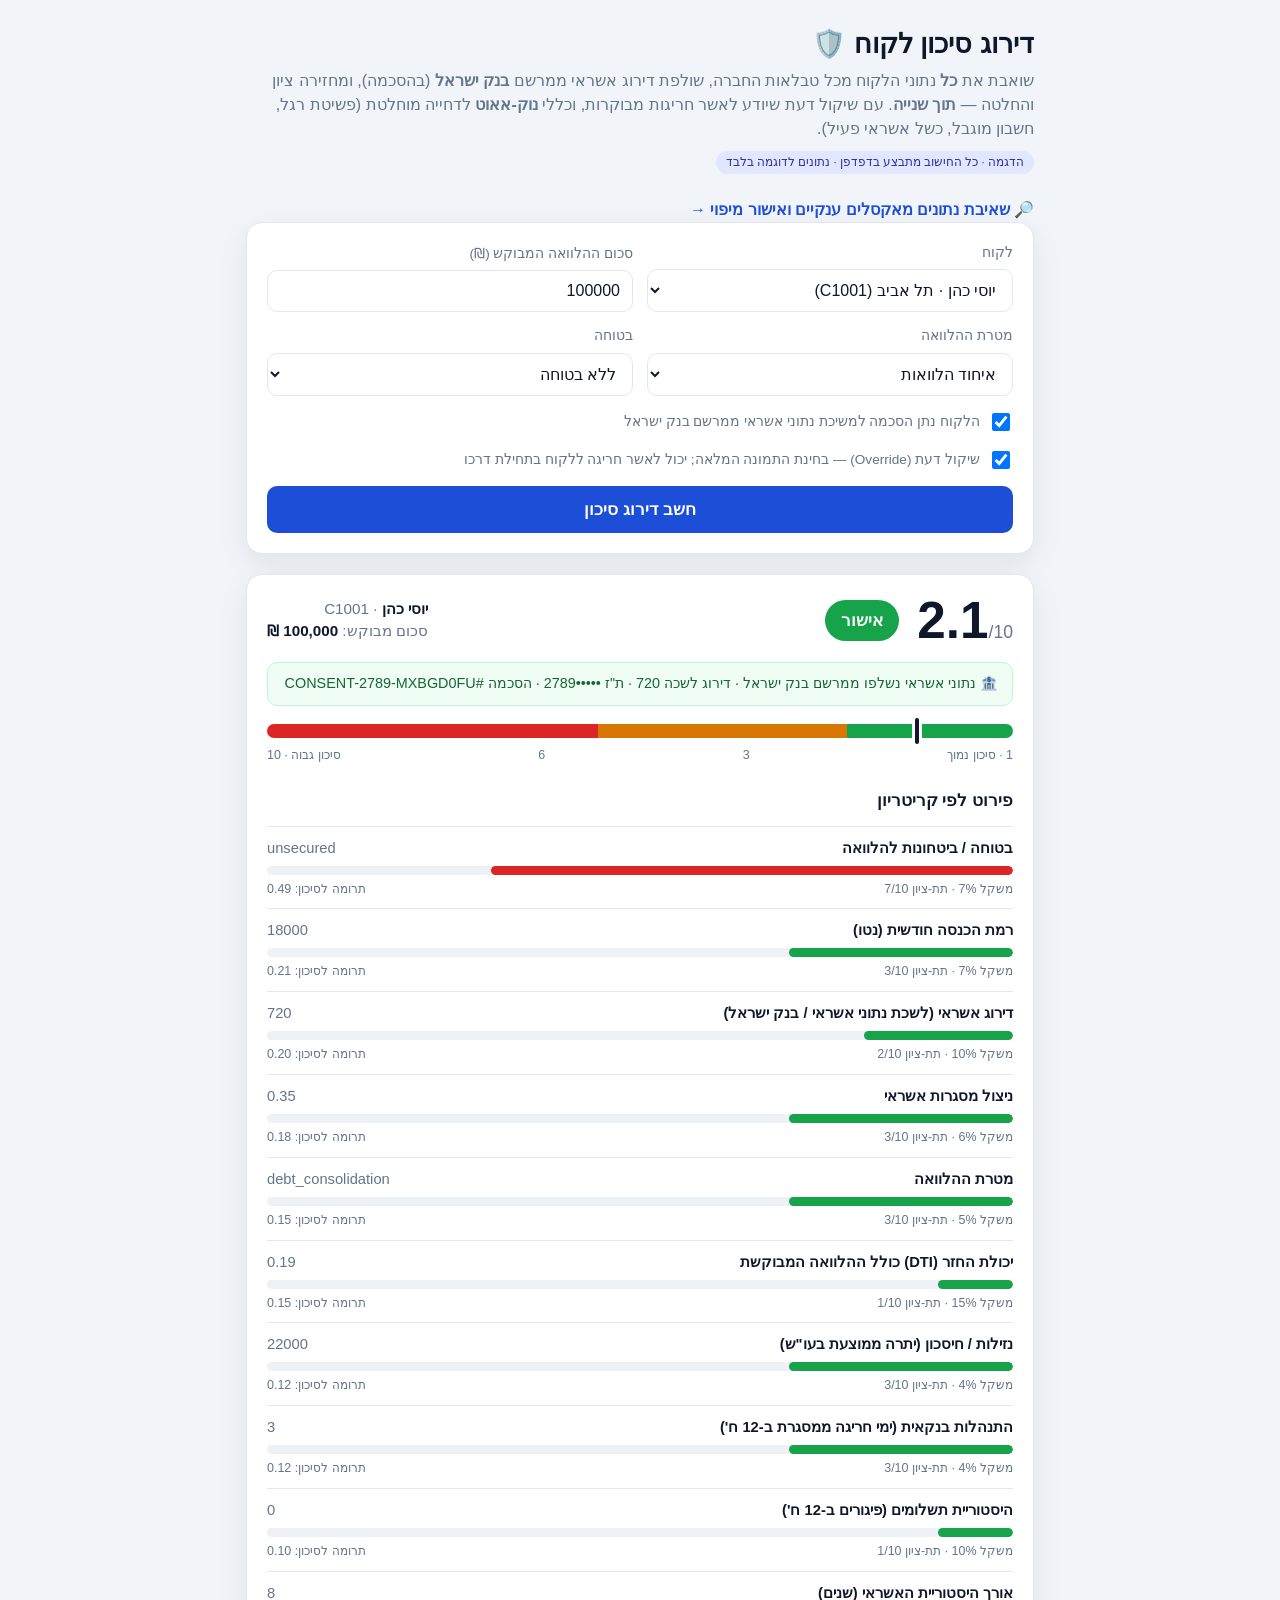
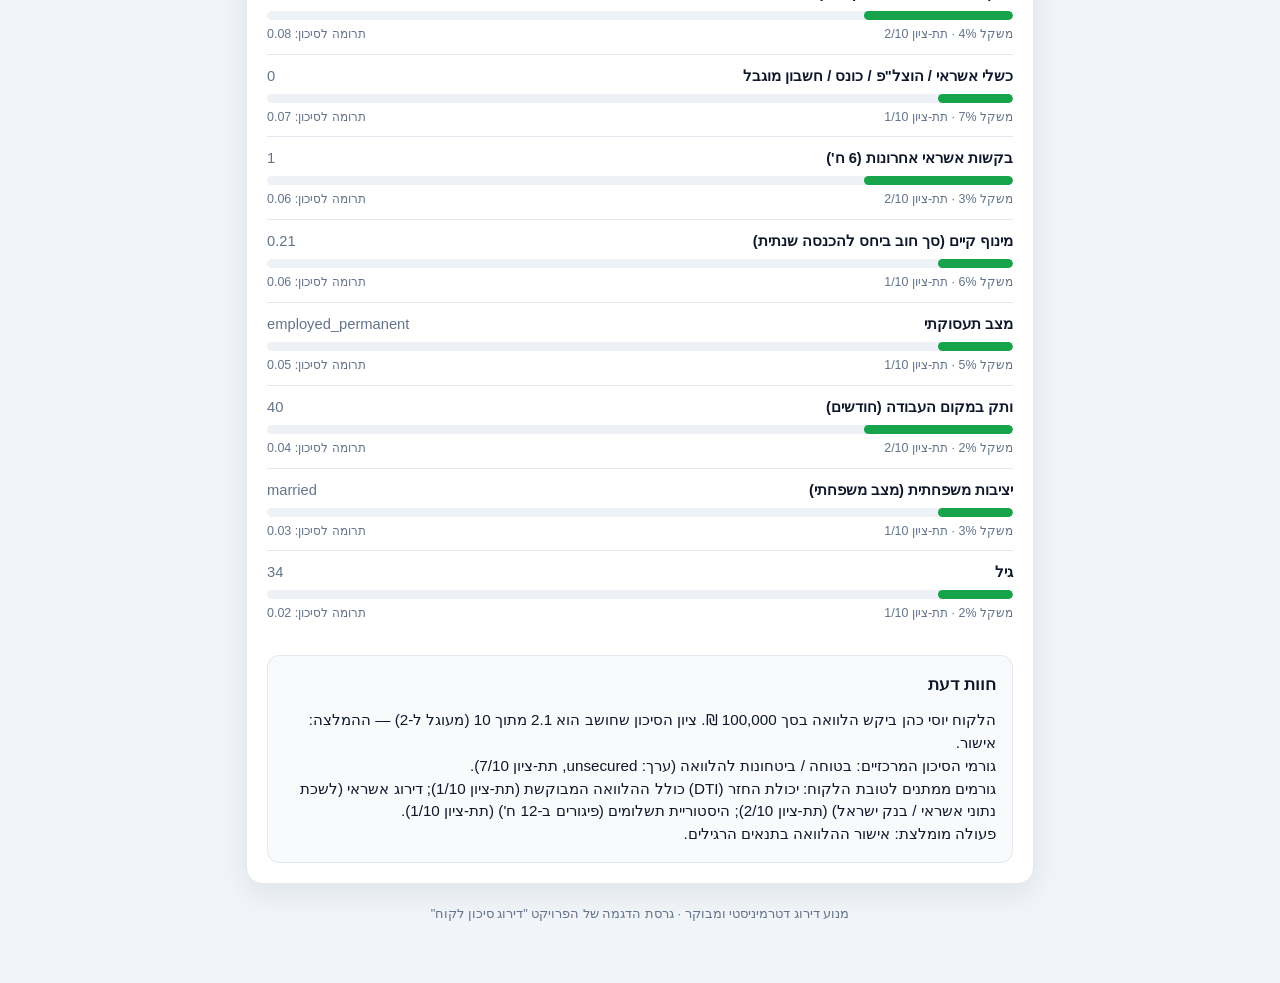
==== commit 02530697: "Publish mapping-review page + link it from the demo (GitHub Pages) Adds credit-demo/ingest.html (the" ====
--- a/credit-demo/index.html
+++ b/credit-demo/index.html
@@ -82,6 +82,7 @@
        ומחזירה ציון והחלטה — <b>תוך שנייה</b>. עם שיקול דעת שיודע לאשר חריגות מבוקרות,
        וכללי <b>נוק-אאוט</b> לדחייה מוחלטת (פשיטת רגל, חשבון מוגבל, כשל אשראי פעיל).</p>
     <span class="tag">הדגמה · כל החישוב מתבצע בדפדפן · נתונים לדוגמה בלבד</span>
+    <p style="margin:8px 0 0"><a href="ingest.html" style="color:var(--brand);font-weight:600;text-decoration:none">🔎 שאיבת נתונים מאקסלים ענקיים ואישור מיפוי →</a></p>
   </header>
 
   <div class="card">
